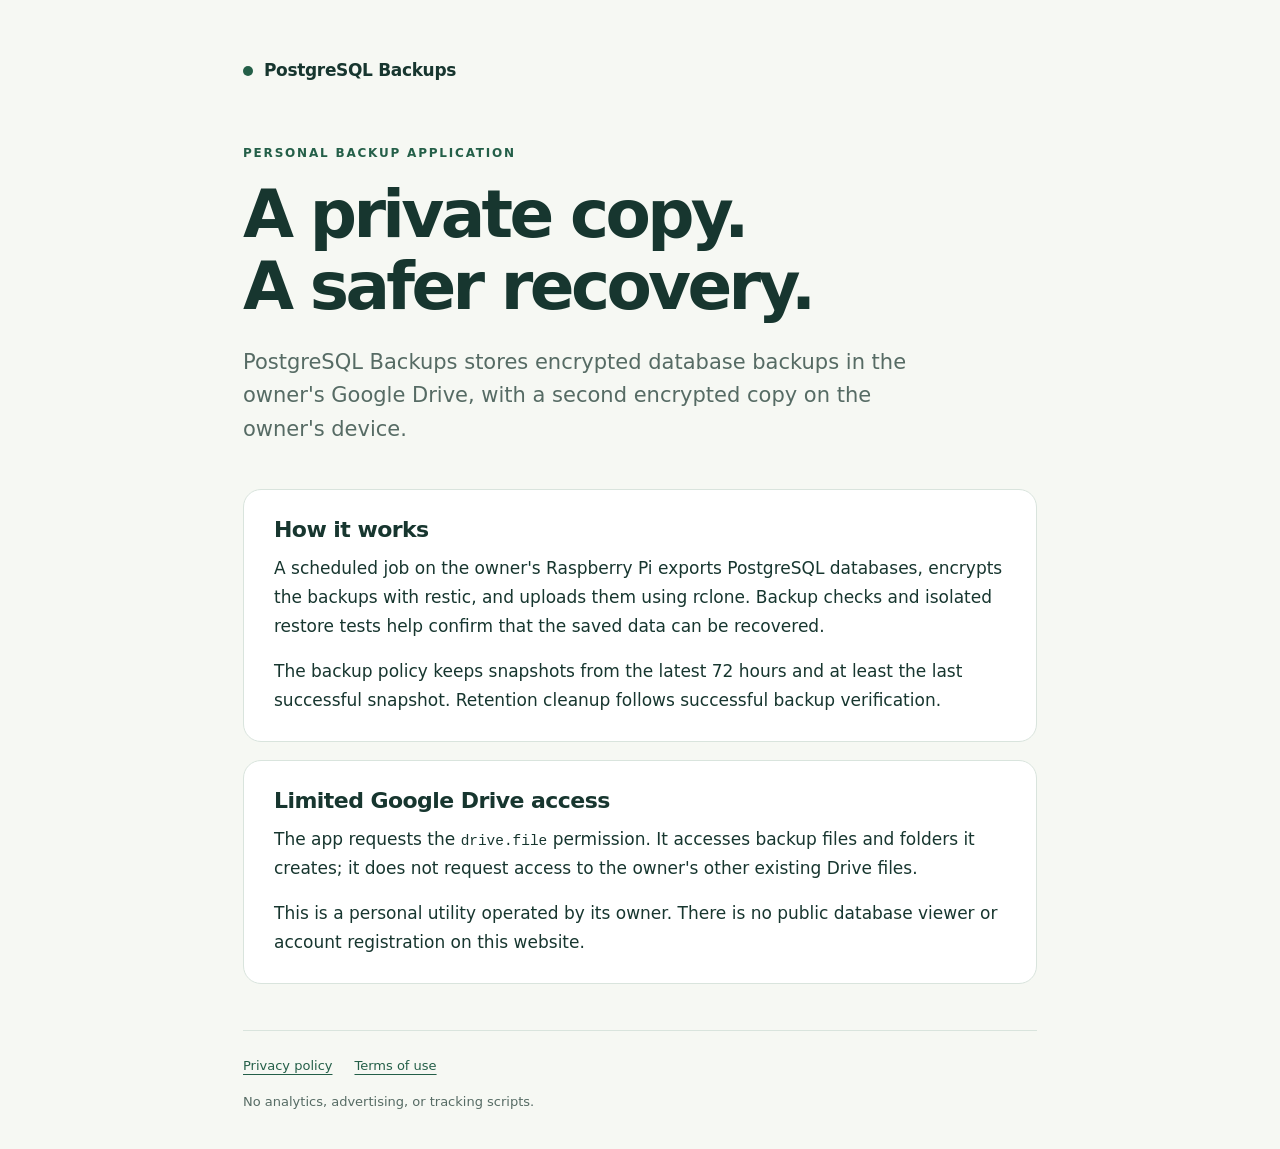
==== index.html @ 40d2b24d "Publish personal backup app information and privacy pages" ====
<!doctype html>
<html lang="en">
<head>
  <meta charset="utf-8">
  <meta name="viewport" content="width=device-width, initial-scale=1">
  <meta name="description" content="Information about PostgreSQL Backups, a personal encrypted backup application for Google Drive.">
  <title>PostgreSQL Backups</title>
  <link rel="stylesheet" href="style.css">
</head>
<body>
  <main>
    <a class="brand" href="./">PostgreSQL Backups</a>
    <p class="eyebrow">Personal backup application</p>
    <h1>A private copy.<br>A safer recovery.</h1>
    <p class="lead">PostgreSQL Backups stores encrypted database backups in the owner's Google Drive, with a second encrypted copy on the owner's device.</p>
    <section class="card" aria-labelledby="how-it-works">
      <h2 id="how-it-works">How it works</h2>
      <p>A scheduled job on the owner's Raspberry Pi exports PostgreSQL databases, encrypts the backups with restic, and uploads them using rclone. Backup checks and isolated restore tests help confirm that the saved data can be recovered.</p>
      <p>The backup policy keeps snapshots from the latest 72 hours and at least the last successful snapshot. Retention cleanup follows successful backup verification.</p>
    </section>
    <section class="card" aria-labelledby="drive-access">
      <h2 id="drive-access">Limited Google Drive access</h2>
      <p>The app requests the <code>drive.file</code> permission. It accesses backup files and folders it creates; it does not request access to the owner's other existing Drive files.</p>
      <p>This is a personal utility operated by its owner. There is no public database viewer or account registration on this website.</p>
    </section>
    <footer>
      <nav aria-label="Information"><a href="privacy.html">Privacy policy</a><a href="terms.html">Terms of use</a></nav>
      <p>No analytics, advertising, or tracking scripts.</p>
    </footer>
  </main>
</body>
</html>
---- style.css ----
:root{color-scheme:light;--ink:#17362f;--muted:#566b64;--line:#d9e4dd;--paper:#f6f8f3;--accent:#245f48}
*{box-sizing:border-box}
body{margin:0;background:var(--paper);color:var(--ink);font-family:ui-sans-serif,system-ui,-apple-system,BlinkMacSystemFont,"Segoe UI",sans-serif;font-size:17px;line-height:1.7}
main{max-width:850px;margin:0 auto;padding:56px 28px 36px}
.brand{display:inline-block;margin-bottom:58px;color:var(--ink);text-decoration:none;font-size:17px;font-weight:750;letter-spacing:-.02em}
.brand::before{content:"";display:inline-block;width:10px;height:10px;margin-right:11px;border-radius:50%;background:var(--accent)}
.eyebrow{margin:0 0 16px;color:var(--accent);font-size:12px;font-weight:750;letter-spacing:.15em;text-transform:uppercase}
h1{margin:0 0 24px;font-size:clamp(38px,7vw,66px);line-height:1.08;letter-spacing:-.055em;font-weight:650}
.lead{max-width:690px;margin:0 0 42px;font-size:21px;line-height:1.6;color:var(--muted)}
.card{margin-top:18px;padding:26px 30px;border:1px solid var(--line);border-radius:18px;background:#fff}
h2{margin:30px 0 10px;font-size:22px;line-height:1.3;letter-spacing:-.025em}
.card h2{margin-top:0}
p{margin:0 0 16px}
.card p:last-child{margin-bottom:0}
a{color:var(--accent);text-underline-offset:4px}
a:hover{color:#0d402c}
a:focus-visible{outline:3px solid #7caf93;outline-offset:5px}
code{font-size:.85em;overflow-wrap:anywhere}
footer{margin-top:46px;padding-top:24px;border-top:1px solid var(--line);color:var(--muted);font-size:13px}
nav{display:flex;flex-wrap:wrap;gap:22px;margin-bottom:14px}
footer p{margin:0}
.document{max-width:800px}
.document h1{font-size:clamp(36px,6vw,52px)}
.document .brand{margin-bottom:44px}
@media(max-width:540px){main{padding:32px 20px}.brand{margin-bottom:42px}.card{padding:22px}.lead{font-size:19px}}
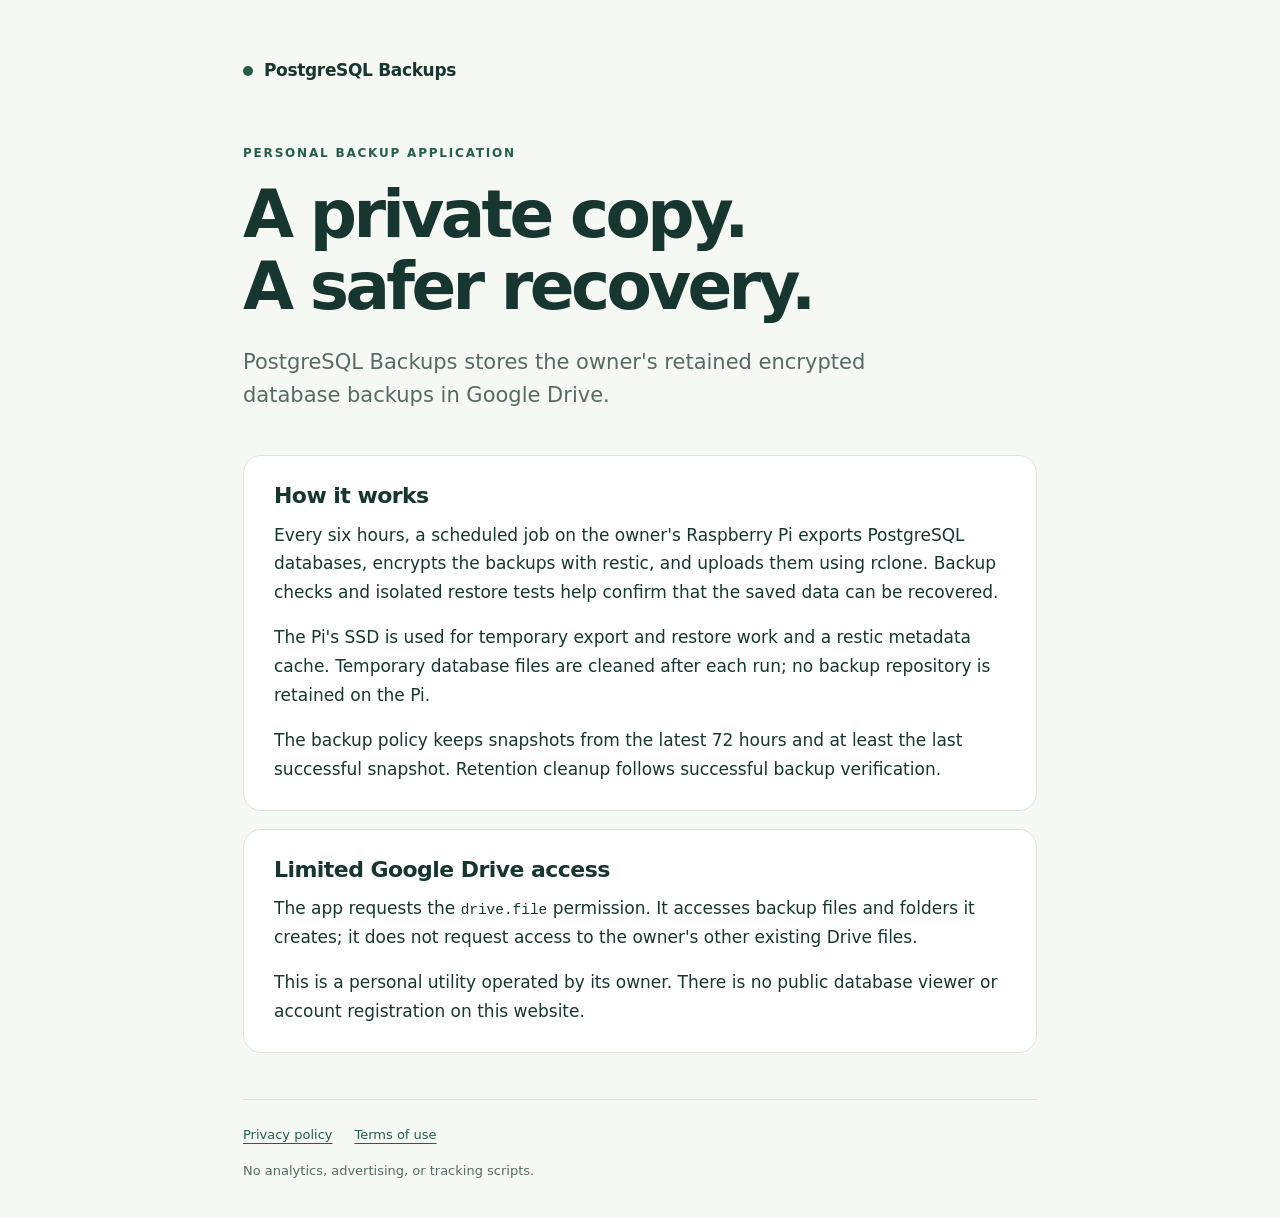
==== commit ba77880a: "Describe Drive-only retained backups and temporary Pi workspace" ====
--- a/index.html
+++ b/index.html
@@ -12,10 +12,11 @@
     <a class="brand" href="./">PostgreSQL Backups</a>
     <p class="eyebrow">Personal backup application</p>
     <h1>A private copy.<br>A safer recovery.</h1>
-    <p class="lead">PostgreSQL Backups stores encrypted database backups in the owner's Google Drive, with a second encrypted copy on the owner's device.</p>
+    <p class="lead">PostgreSQL Backups stores the owner's retained encrypted database backups in Google Drive.</p>
     <section class="card" aria-labelledby="how-it-works">
       <h2 id="how-it-works">How it works</h2>
-      <p>A scheduled job on the owner's Raspberry Pi exports PostgreSQL databases, encrypts the backups with restic, and uploads them using rclone. Backup checks and isolated restore tests help confirm that the saved data can be recovered.</p>
+      <p>Every six hours, a scheduled job on the owner's Raspberry Pi exports PostgreSQL databases, encrypts the backups with restic, and uploads them using rclone. Backup checks and isolated restore tests help confirm that the saved data can be recovered.</p>
+      <p>The Pi's SSD is used for temporary export and restore work and a restic metadata cache. Temporary database files are cleaned after each run; no backup repository is retained on the Pi.</p>
       <p>The backup policy keeps snapshots from the latest 72 hours and at least the last successful snapshot. Retention cleanup follows successful backup verification.</p>
     </section>
     <section class="card" aria-labelledby="drive-access">
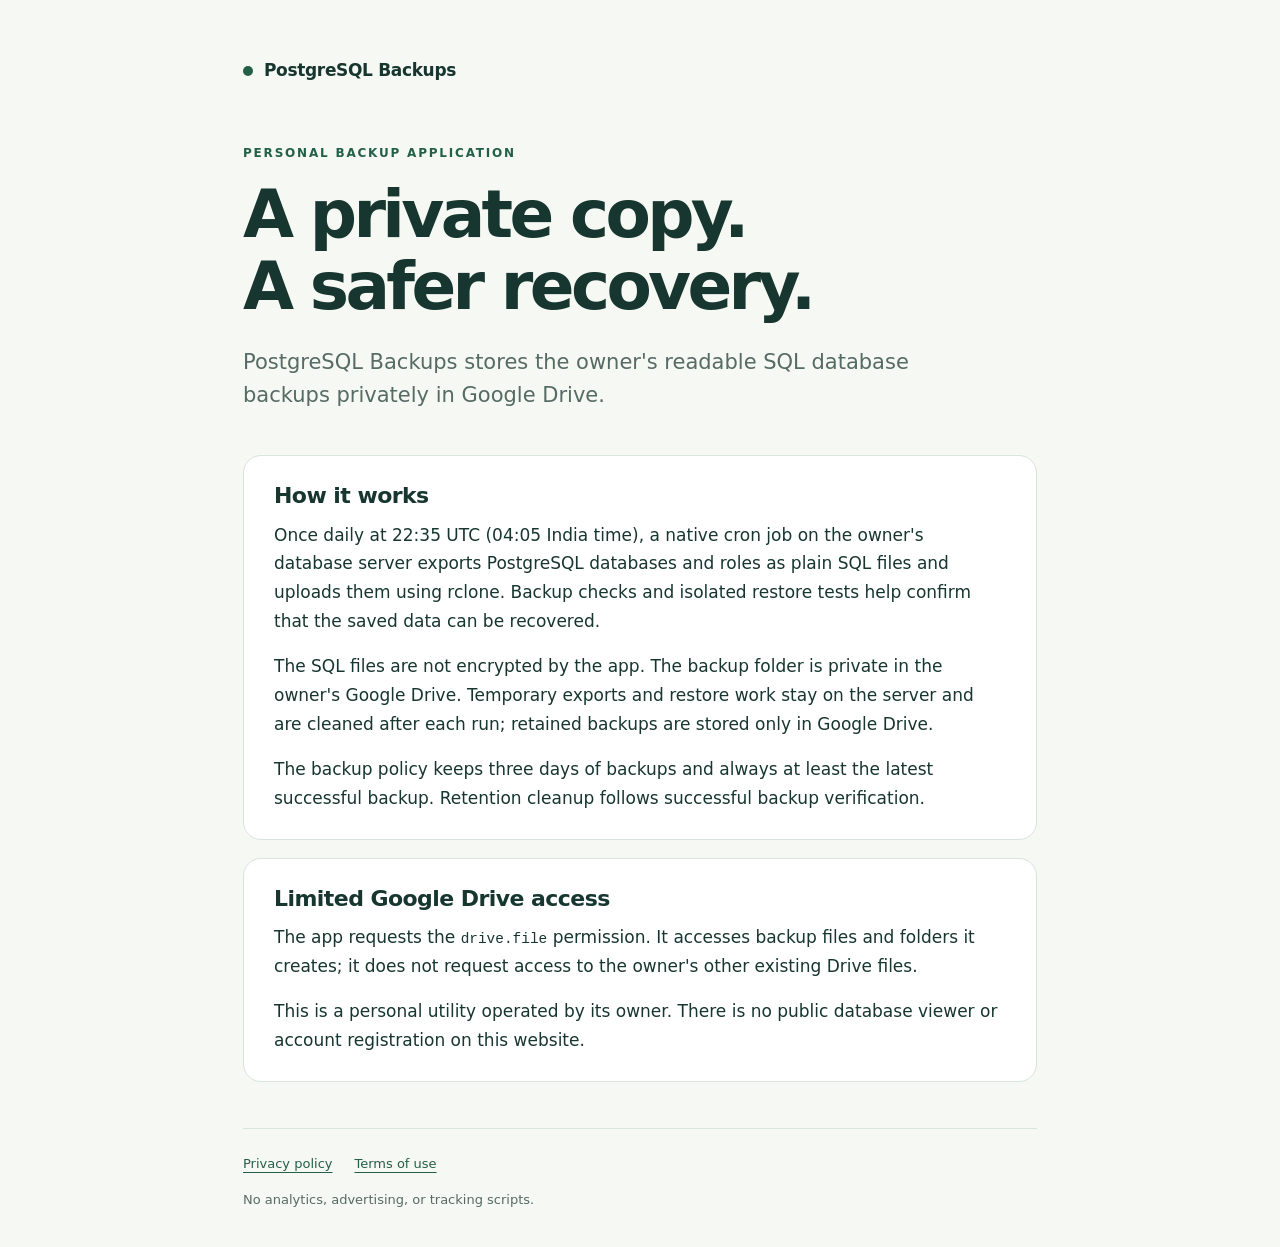
==== commit 34793db3: "Describe daily unencrypted SQL backups from server cron" ====
--- a/index.html
+++ b/index.html
@@ -3,7 +3,7 @@
 <head>
   <meta charset="utf-8">
   <meta name="viewport" content="width=device-width, initial-scale=1">
-  <meta name="description" content="Information about PostgreSQL Backups, a personal encrypted backup application for Google Drive.">
+  <meta name="description" content="Information about PostgreSQL Backups, a personal SQL backup application for Google Drive.">
   <title>PostgreSQL Backups</title>
   <link rel="stylesheet" href="style.css">
 </head>
@@ -12,12 +12,12 @@
     <a class="brand" href="./">PostgreSQL Backups</a>
     <p class="eyebrow">Personal backup application</p>
     <h1>A private copy.<br>A safer recovery.</h1>
-    <p class="lead">PostgreSQL Backups stores the owner's retained encrypted database backups in Google Drive.</p>
+    <p class="lead">PostgreSQL Backups stores the owner's readable SQL database backups privately in Google Drive.</p>
     <section class="card" aria-labelledby="how-it-works">
       <h2 id="how-it-works">How it works</h2>
-      <p>Every six hours, a scheduled job on the owner's Raspberry Pi exports PostgreSQL databases, encrypts the backups with restic, and uploads them using rclone. Backup checks and isolated restore tests help confirm that the saved data can be recovered.</p>
-      <p>The Pi's SSD is used for temporary export and restore work and a restic metadata cache. Temporary database files are cleaned after each run; no backup repository is retained on the Pi.</p>
-      <p>The backup policy keeps snapshots from the latest 72 hours and at least the last successful snapshot. Retention cleanup follows successful backup verification.</p>
+      <p>Once daily at 22:35 UTC (04:05 India time), a native cron job on the owner's database server exports PostgreSQL databases and roles as plain SQL files and uploads them using rclone. Backup checks and isolated restore tests help confirm that the saved data can be recovered.</p>
+      <p>The SQL files are not encrypted by the app. The backup folder is private in the owner's Google Drive. Temporary exports and restore work stay on the server and are cleaned after each run; retained backups are stored only in Google Drive.</p>
+      <p>The backup policy keeps three days of backups and always at least the latest successful backup. Retention cleanup follows successful backup verification.</p>
     </section>
     <section class="card" aria-labelledby="drive-access">
       <h2 id="drive-access">Limited Google Drive access</h2>
